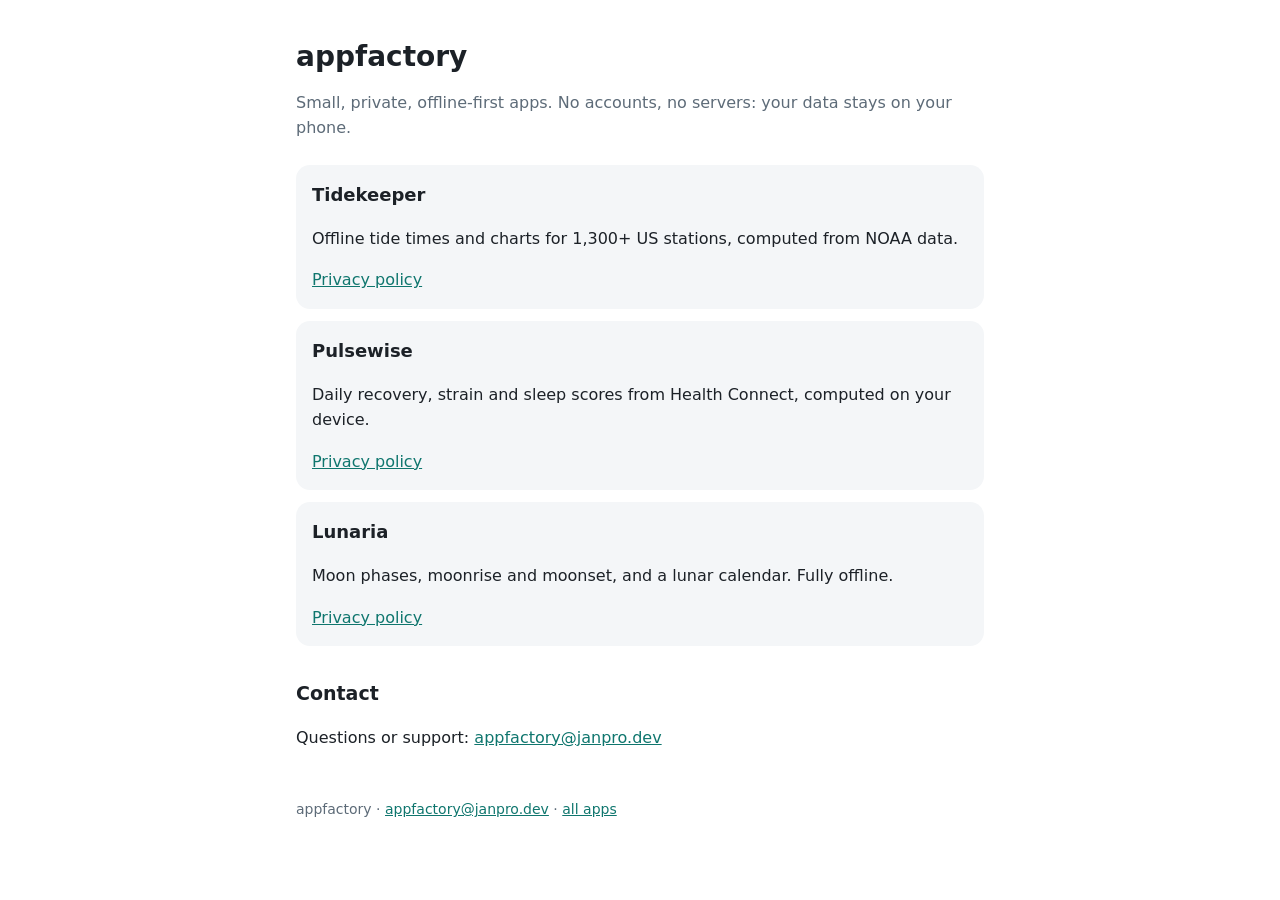
==== index.html @ 63b398aa "Public site with privacy policies for appfactory apps Co-Authored-By: Claude Opus 5.5 (1M context) <" ====
<!doctype html>
<html lang="en">
<head>
<meta charset="utf-8">
<meta name="viewport" content="width=device-width, initial-scale=1">
<title>appfactory</title>
<link rel="stylesheet" href="/style.css">
</head>
<body><main>
<h1>appfactory</h1>
<p class="muted">Small, private, offline-first apps. No accounts, no servers: your data stays on your phone.</p>
<div class="apps">
<div class="app"><h3>Tidekeeper</h3><p>Offline tide times and charts for 1,300+ US stations, computed from NOAA data.</p><a href="/tidekeeper/privacy/">Privacy policy</a></div>
<div class="app"><h3>Pulsewise</h3><p>Daily recovery, strain and sleep scores from Health Connect, computed on your device.</p><a href="/pulsewise/privacy/">Privacy policy</a></div>
<div class="app"><h3>Lunaria</h3><p>Moon phases, moonrise and moonset, and a lunar calendar. Fully offline.</p><a href="/lunaria/privacy/">Privacy policy</a></div>
</div>
<h2>Contact</h2><p>Questions or support: <a href="mailto:appfactory@janpro.dev">appfactory@janpro.dev</a></p>
<footer>appfactory · <a href="mailto:appfactory@janpro.dev">appfactory@janpro.dev</a> · <a href="/">all apps</a></footer>
</main></body>
</html>
---- style.css ----
:root{--bg:#fff;--fg:#1c2127;--muted:#5d6b78;--accent:#0f766e;--card:#f4f6f8}
@media (prefers-color-scheme:dark){:root{--bg:#0d1117;--fg:#e6edf3;--muted:#9aa7b3;--accent:#4fd1c5;--card:#161b22}}
*{box-sizing:border-box}body{margin:0;background:var(--bg);color:var(--fg);font:16px/1.6 system-ui,-apple-system,Segoe UI,Roboto,sans-serif}
main{max-width:720px;margin:0 auto;padding:40px 16px 64px}h1{font-size:28px;line-height:1.2;margin:0 0 4px}
h2{font-size:19px;margin:32px 0 8px}.muted{color:var(--muted)}a{color:var(--accent)}
.apps{display:grid;gap:12px;margin-top:24px}.app{background:var(--card);border-radius:14px;padding:16px}
.app h3{margin:0 0 4px;font-size:18px}footer{margin-top:48px;font-size:14px;color:var(--muted)}
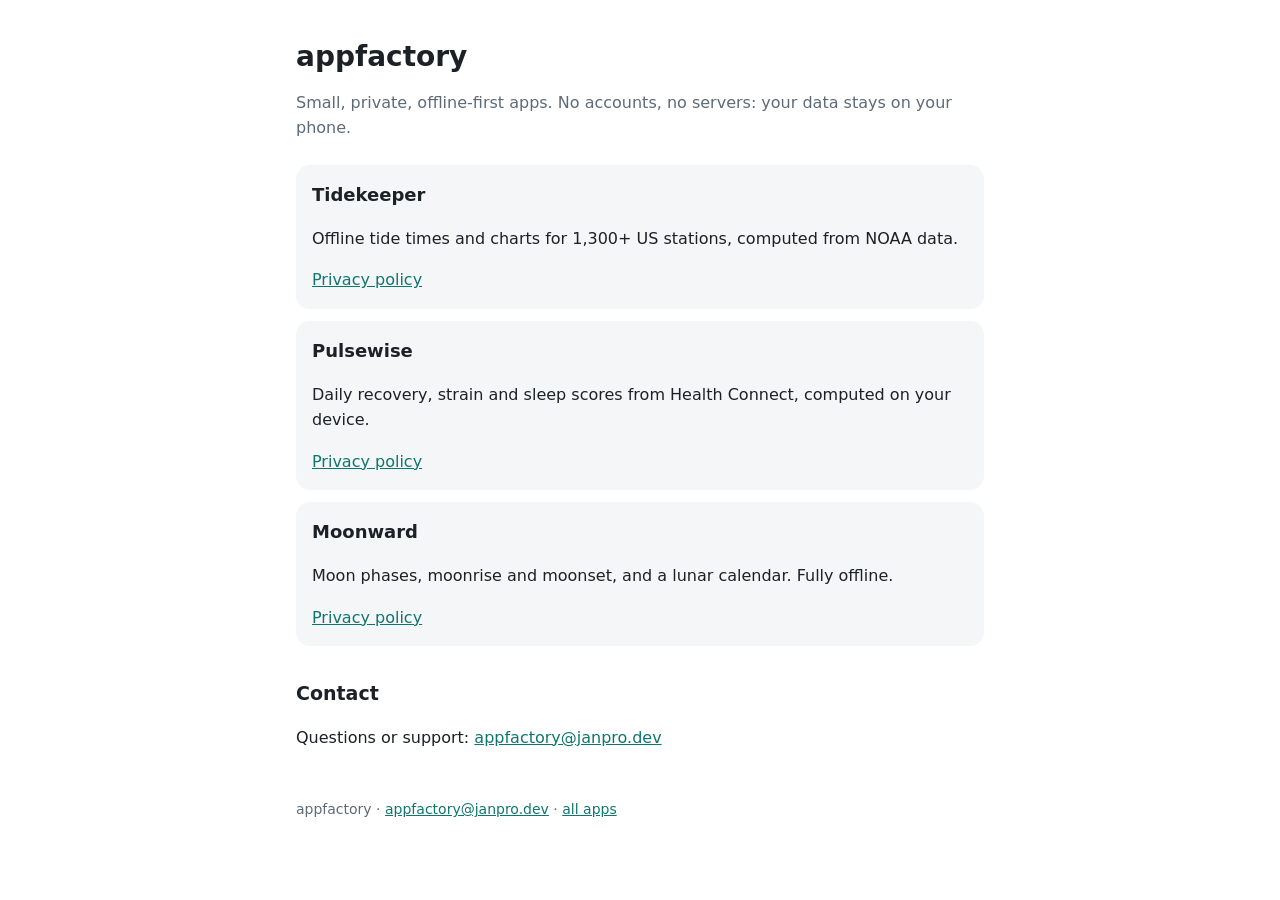
==== commit 586efd0c: "Rename Lunaria to Moonward Co-Authored-By: Claude Opus 5.5 (1M context) <noreply@anthropic.com>" ====
--- a/index.html
+++ b/index.html
@@ -12,7 +12,7 @@
 <div class="apps">
 <div class="app"><h3>Tidekeeper</h3><p>Offline tide times and charts for 1,300+ US stations, computed from NOAA data.</p><a href="/tidekeeper/privacy/">Privacy policy</a></div>
 <div class="app"><h3>Pulsewise</h3><p>Daily recovery, strain and sleep scores from Health Connect, computed on your device.</p><a href="/pulsewise/privacy/">Privacy policy</a></div>
-<div class="app"><h3>Lunaria</h3><p>Moon phases, moonrise and moonset, and a lunar calendar. Fully offline.</p><a href="/lunaria/privacy/">Privacy policy</a></div>
+<div class="app"><h3>Moonward</h3><p>Moon phases, moonrise and moonset, and a lunar calendar. Fully offline.</p><a href="/moonward/privacy/">Privacy policy</a></div>
 </div>
 <h2>Contact</h2><p>Questions or support: <a href="mailto:appfactory@janpro.dev">appfactory@janpro.dev</a></p>
 <footer>appfactory · <a href="mailto:appfactory@janpro.dev">appfactory@janpro.dev</a> · <a href="/">all apps</a></footer>
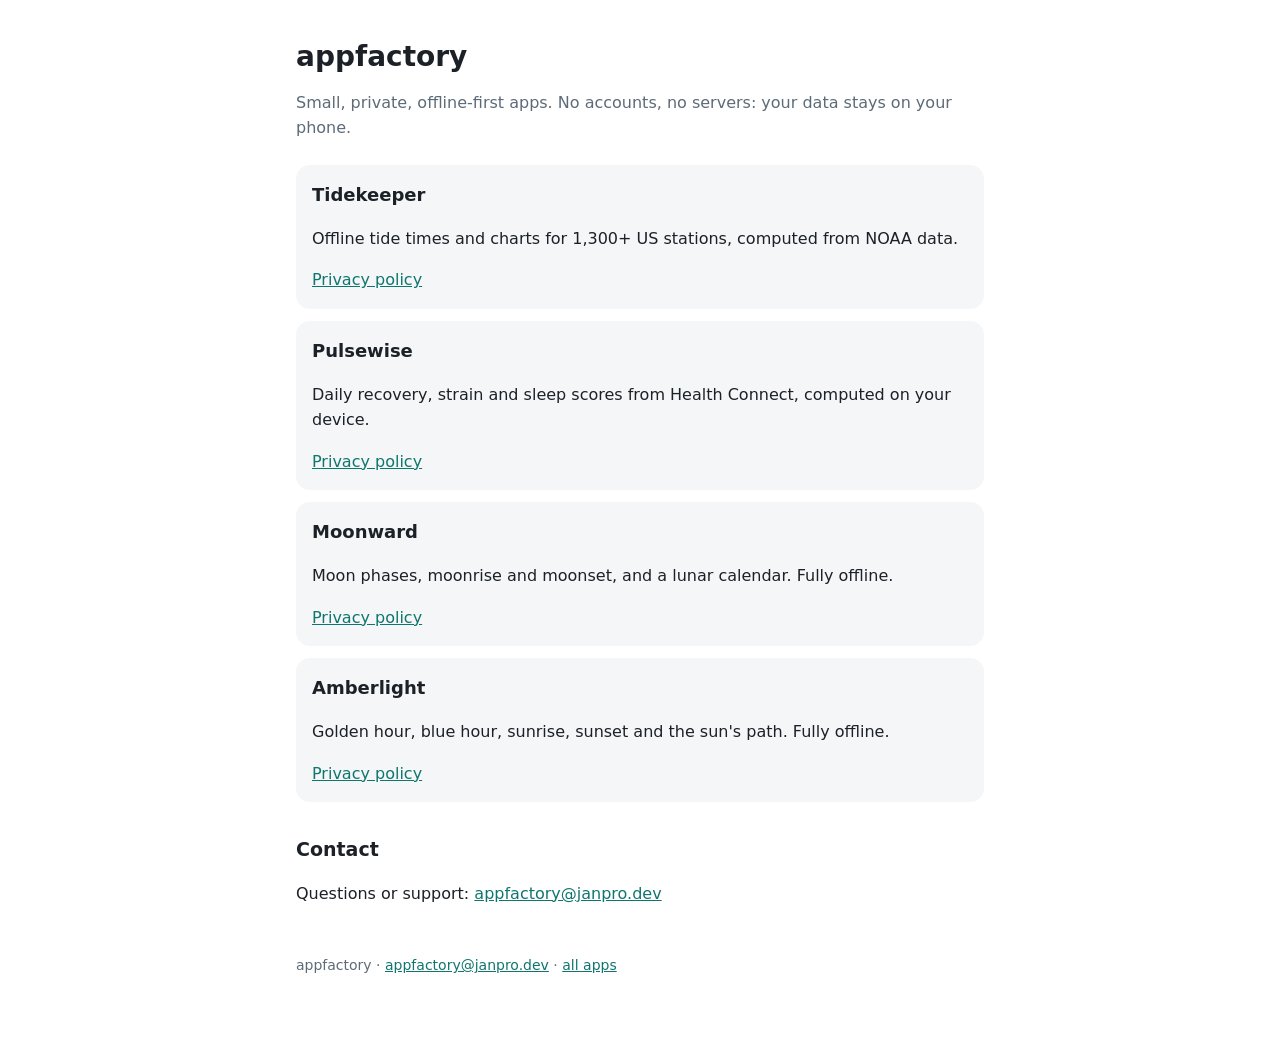
==== commit 49b40d43: "Amberlight privacy policy" ====
--- a/index.html
+++ b/index.html
@@ -13,6 +13,7 @@
 <div class="app"><h3>Tidekeeper</h3><p>Offline tide times and charts for 1,300+ US stations, computed from NOAA data.</p><a href="/tidekeeper/privacy/">Privacy policy</a></div>
 <div class="app"><h3>Pulsewise</h3><p>Daily recovery, strain and sleep scores from Health Connect, computed on your device.</p><a href="/pulsewise/privacy/">Privacy policy</a></div>
 <div class="app"><h3>Moonward</h3><p>Moon phases, moonrise and moonset, and a lunar calendar. Fully offline.</p><a href="/moonward/privacy/">Privacy policy</a></div>
+<div class="app"><h3>Amberlight</h3><p>Golden hour, blue hour, sunrise, sunset and the sun's path. Fully offline.</p><a href="/amberlight/privacy/">Privacy policy</a></div>
 </div>
 <h2>Contact</h2><p>Questions or support: <a href="mailto:appfactory@janpro.dev">appfactory@janpro.dev</a></p>
 <footer>appfactory · <a href="mailto:appfactory@janpro.dev">appfactory@janpro.dev</a> · <a href="/">all apps</a></footer>
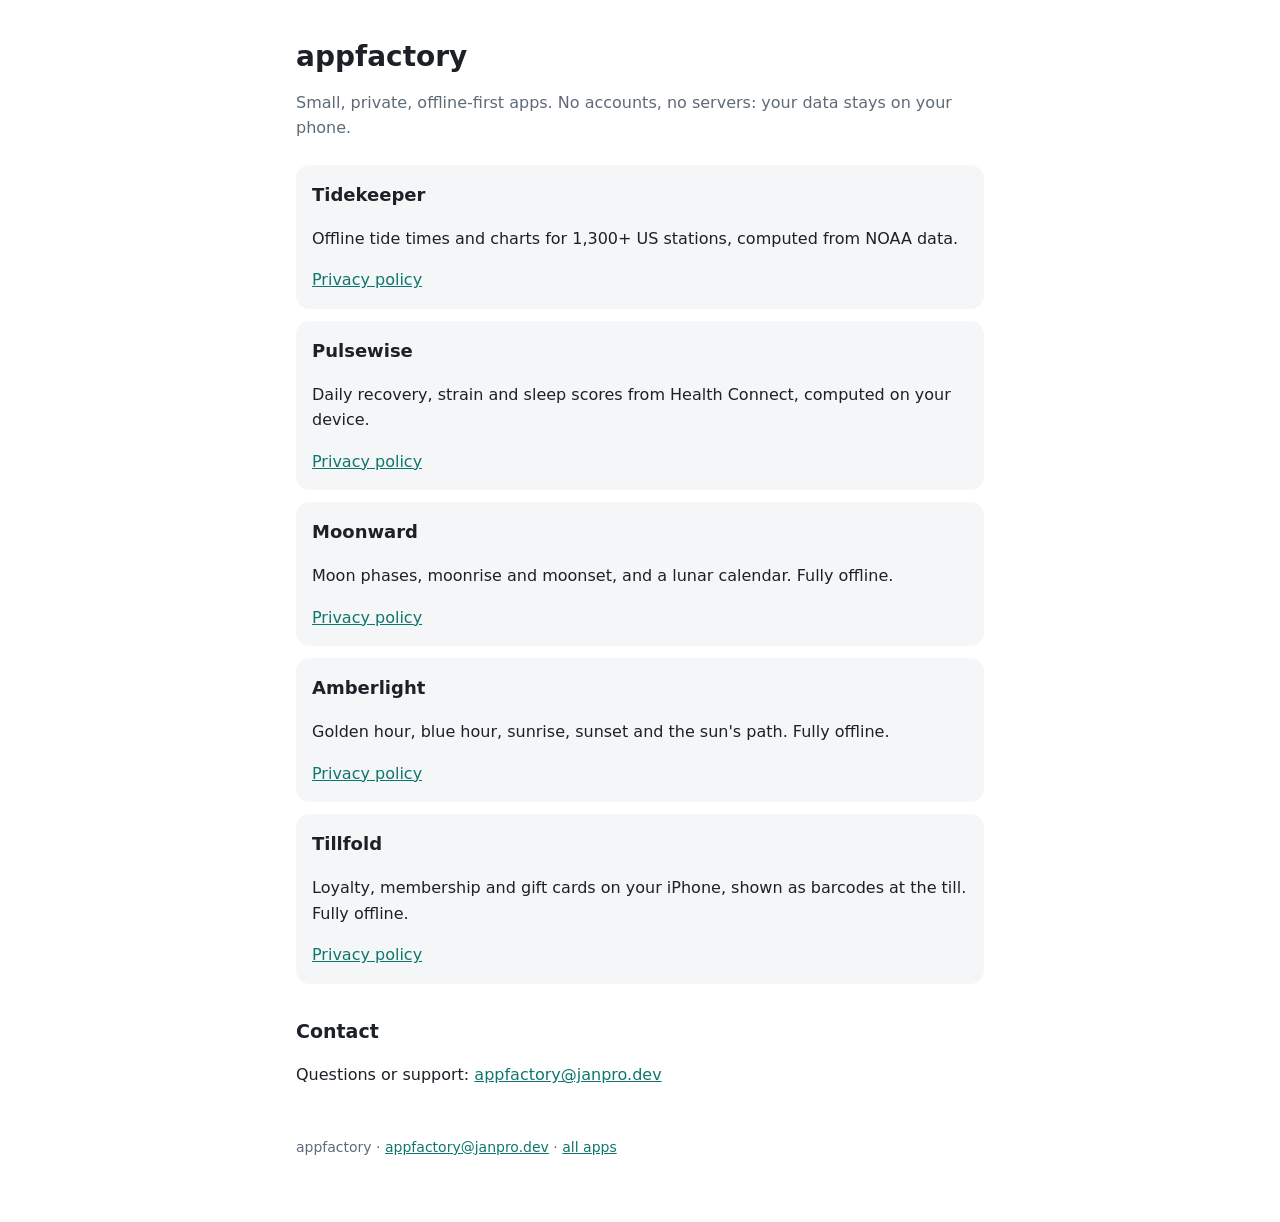
==== commit 15596613: "Tillfold privacy policy and landing page entry Co-Authored-By: Claude Opus 5.5 (1M context) <noreply" ====
--- a/index.html
+++ b/index.html
@@ -14,6 +14,7 @@
 <div class="app"><h3>Pulsewise</h3><p>Daily recovery, strain and sleep scores from Health Connect, computed on your device.</p><a href="/pulsewise/privacy/">Privacy policy</a></div>
 <div class="app"><h3>Moonward</h3><p>Moon phases, moonrise and moonset, and a lunar calendar. Fully offline.</p><a href="/moonward/privacy/">Privacy policy</a></div>
 <div class="app"><h3>Amberlight</h3><p>Golden hour, blue hour, sunrise, sunset and the sun's path. Fully offline.</p><a href="/amberlight/privacy/">Privacy policy</a></div>
+<div class="app"><h3>Tillfold</h3><p>Loyalty, membership and gift cards on your iPhone, shown as barcodes at the till. Fully offline.</p><a href="/tillfold/privacy/">Privacy policy</a></div>
 </div>
 <h2>Contact</h2><p>Questions or support: <a href="mailto:appfactory@janpro.dev">appfactory@janpro.dev</a></p>
 <footer>appfactory · <a href="mailto:appfactory@janpro.dev">appfactory@janpro.dev</a> · <a href="/">all apps</a></footer>
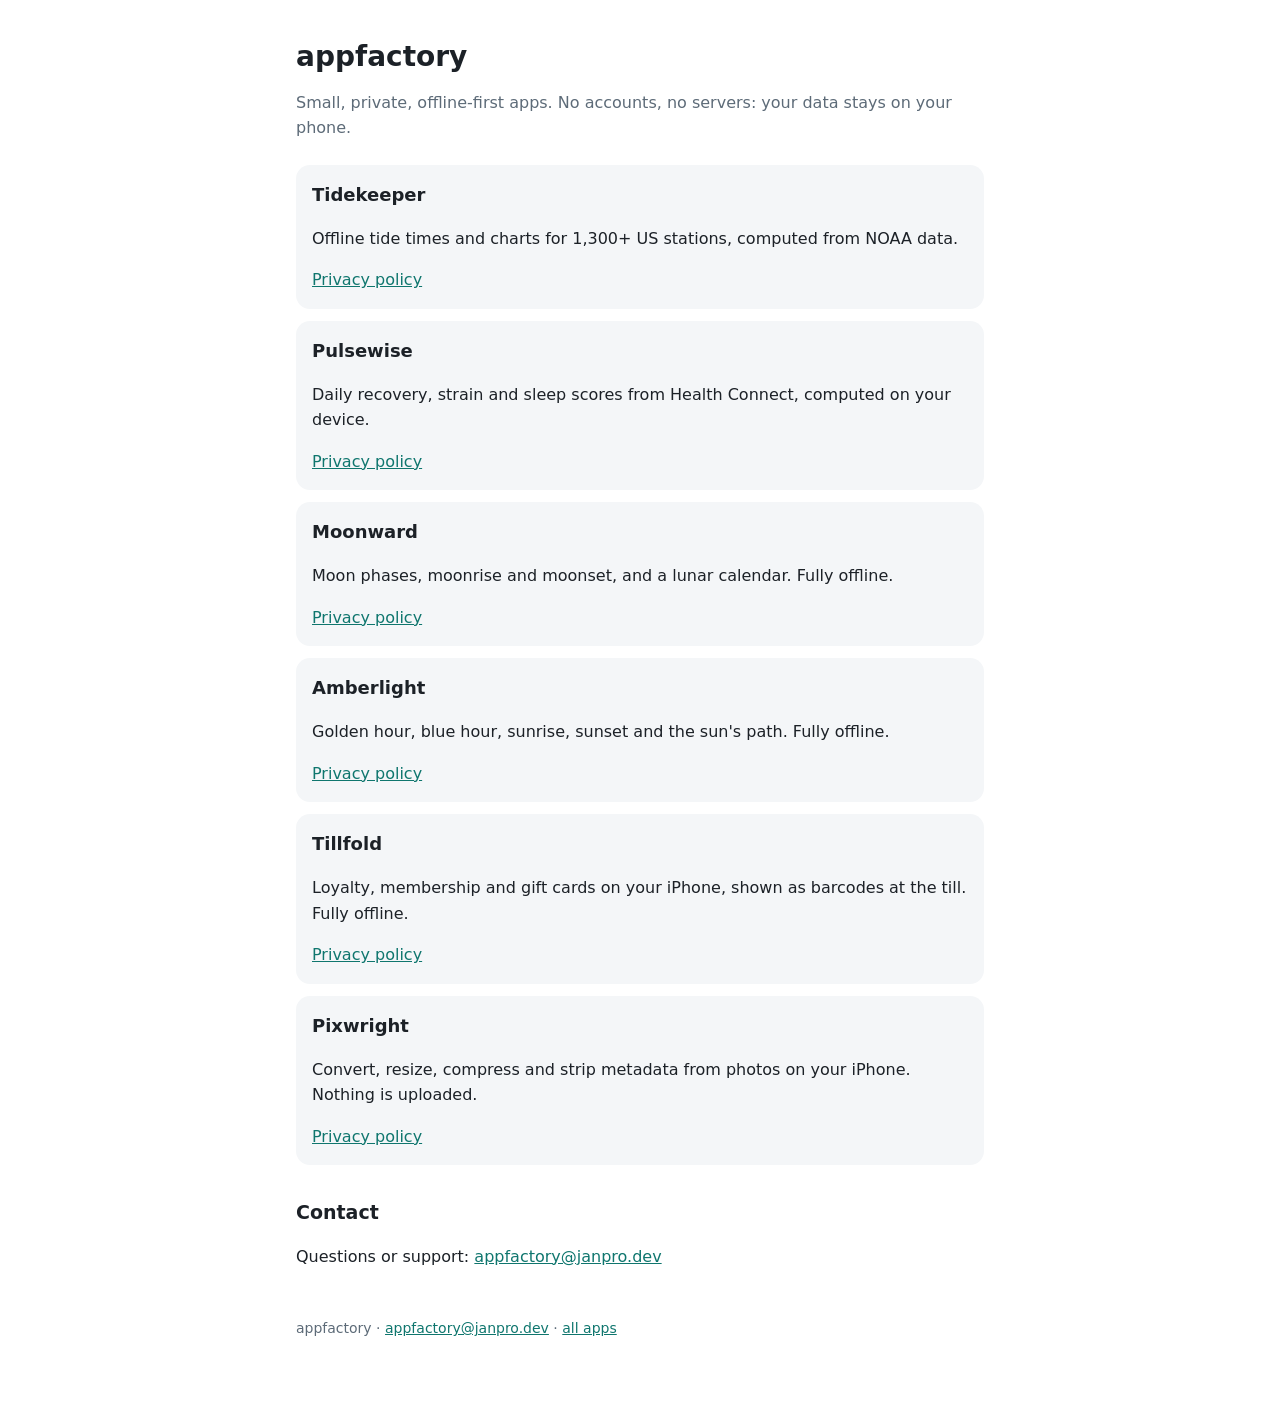
==== commit d32d0ae4: "Pixwright privacy policy and landing page entry No data collected; photos are processed on the devic" ====
--- a/index.html
+++ b/index.html
@@ -15,6 +15,7 @@
 <div class="app"><h3>Moonward</h3><p>Moon phases, moonrise and moonset, and a lunar calendar. Fully offline.</p><a href="/moonward/privacy/">Privacy policy</a></div>
 <div class="app"><h3>Amberlight</h3><p>Golden hour, blue hour, sunrise, sunset and the sun's path. Fully offline.</p><a href="/amberlight/privacy/">Privacy policy</a></div>
 <div class="app"><h3>Tillfold</h3><p>Loyalty, membership and gift cards on your iPhone, shown as barcodes at the till. Fully offline.</p><a href="/tillfold/privacy/">Privacy policy</a></div>
+<div class="app"><h3>Pixwright</h3><p>Convert, resize, compress and strip metadata from photos on your iPhone. Nothing is uploaded.</p><a href="/pixwright/privacy/">Privacy policy</a></div>
 </div>
 <h2>Contact</h2><p>Questions or support: <a href="mailto:appfactory@janpro.dev">appfactory@janpro.dev</a></p>
 <footer>appfactory · <a href="mailto:appfactory@janpro.dev">appfactory@janpro.dev</a> · <a href="/">all apps</a></footer>
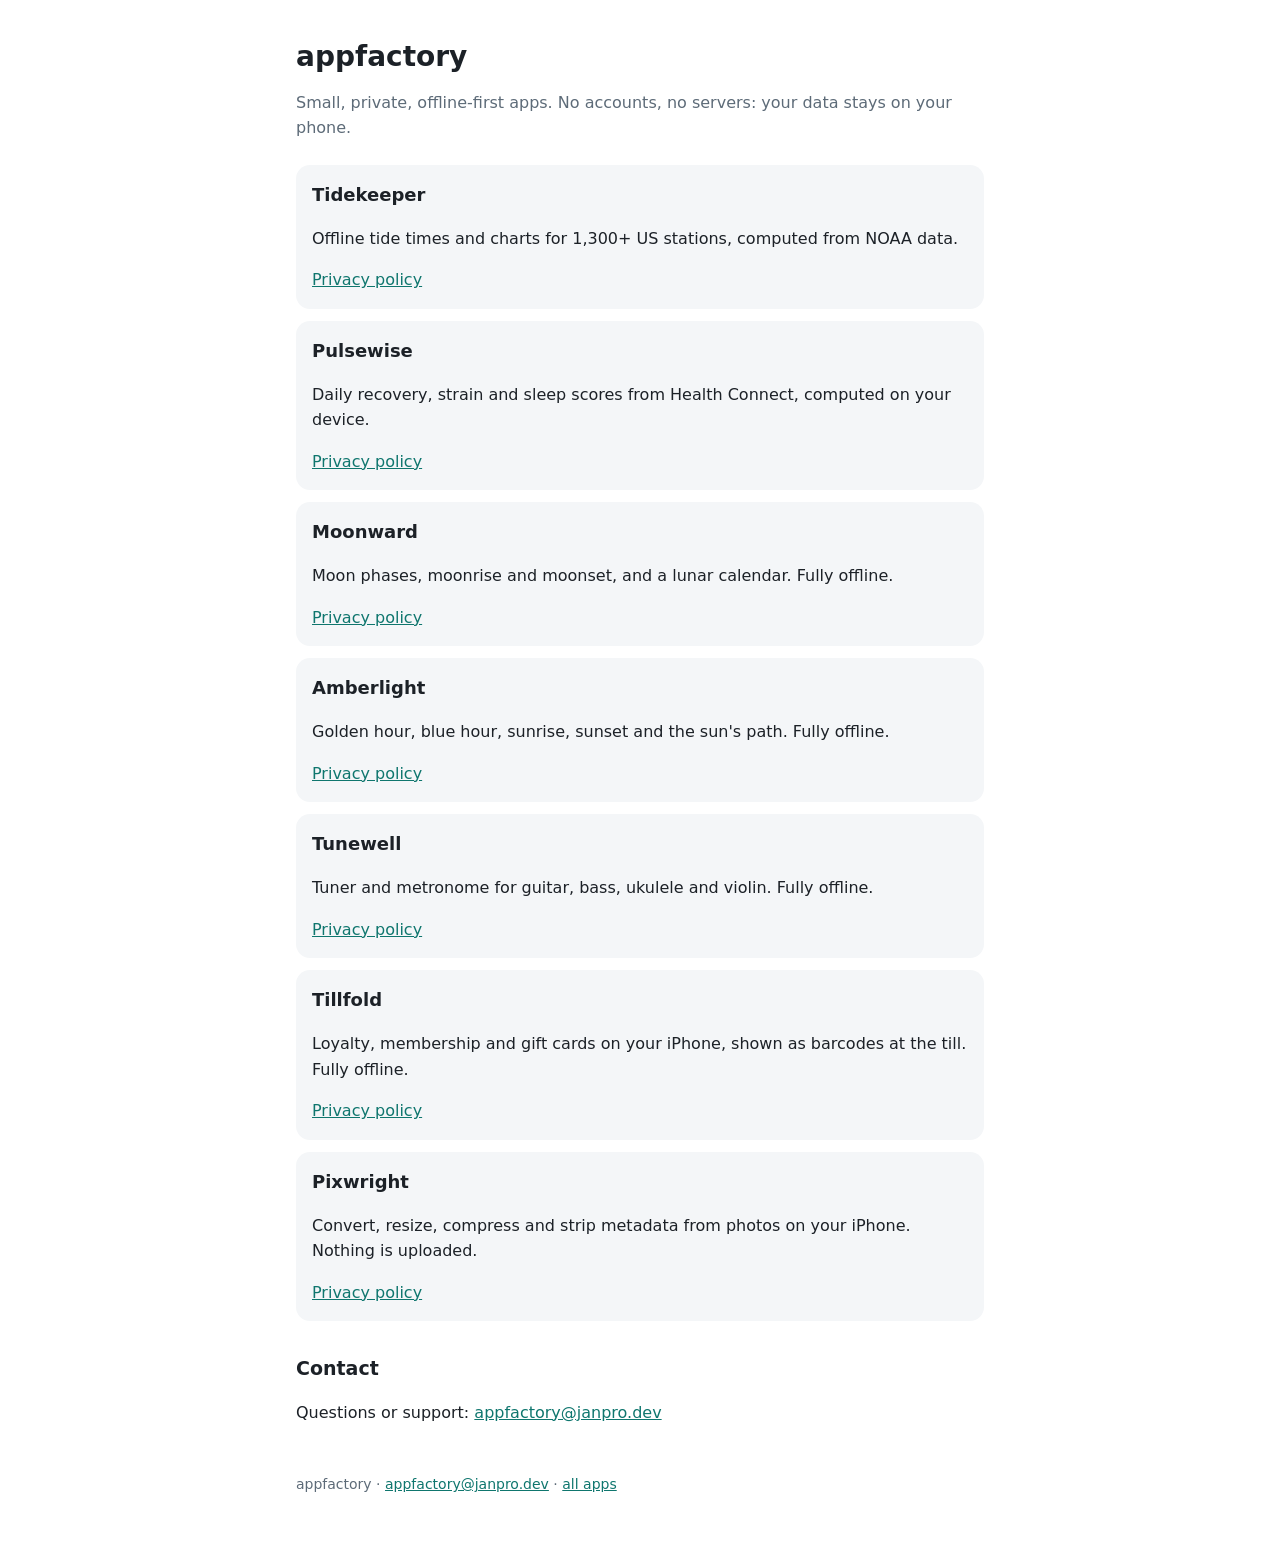
==== commit ea4fc11d: "Tunewell privacy policy" ====
--- a/index.html
+++ b/index.html
@@ -14,6 +14,7 @@
 <div class="app"><h3>Pulsewise</h3><p>Daily recovery, strain and sleep scores from Health Connect, computed on your device.</p><a href="/pulsewise/privacy/">Privacy policy</a></div>
 <div class="app"><h3>Moonward</h3><p>Moon phases, moonrise and moonset, and a lunar calendar. Fully offline.</p><a href="/moonward/privacy/">Privacy policy</a></div>
 <div class="app"><h3>Amberlight</h3><p>Golden hour, blue hour, sunrise, sunset and the sun's path. Fully offline.</p><a href="/amberlight/privacy/">Privacy policy</a></div>
+<div class="app"><h3>Tunewell</h3><p>Tuner and metronome for guitar, bass, ukulele and violin. Fully offline.</p><a href="/tunewell/privacy/">Privacy policy</a></div>
 <div class="app"><h3>Tillfold</h3><p>Loyalty, membership and gift cards on your iPhone, shown as barcodes at the till. Fully offline.</p><a href="/tillfold/privacy/">Privacy policy</a></div>
 <div class="app"><h3>Pixwright</h3><p>Convert, resize, compress and strip metadata from photos on your iPhone. Nothing is uploaded.</p><a href="/pixwright/privacy/">Privacy policy</a></div>
 </div>
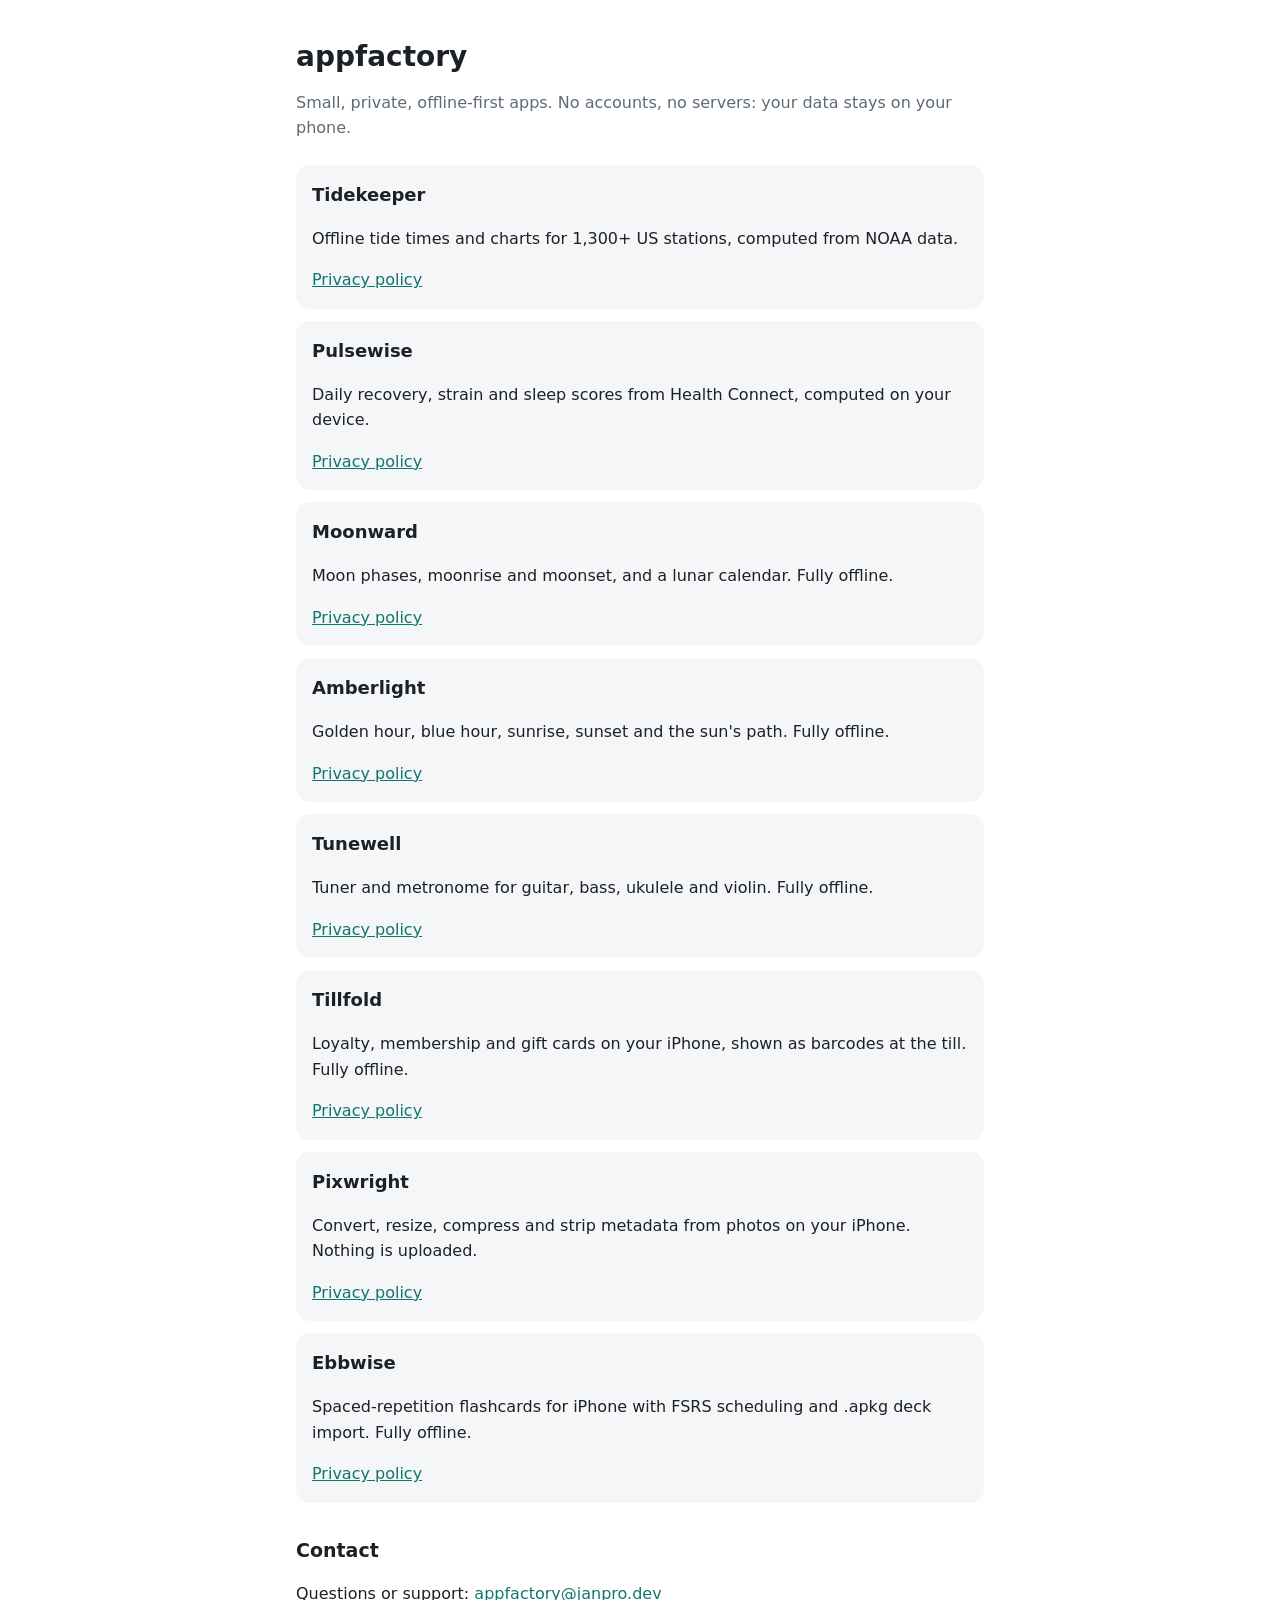
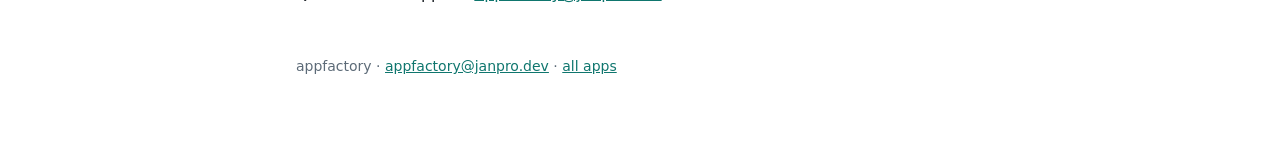
==== commit 0af91a75: "Ebbwise privacy policy and landing entry Co-Authored-By: Claude Opus 5.5 (1M context) <noreply@anthr" ====
--- a/index.html
+++ b/index.html
@@ -17,6 +17,7 @@
 <div class="app"><h3>Tunewell</h3><p>Tuner and metronome for guitar, bass, ukulele and violin. Fully offline.</p><a href="/tunewell/privacy/">Privacy policy</a></div>
 <div class="app"><h3>Tillfold</h3><p>Loyalty, membership and gift cards on your iPhone, shown as barcodes at the till. Fully offline.</p><a href="/tillfold/privacy/">Privacy policy</a></div>
 <div class="app"><h3>Pixwright</h3><p>Convert, resize, compress and strip metadata from photos on your iPhone. Nothing is uploaded.</p><a href="/pixwright/privacy/">Privacy policy</a></div>
+<div class="app"><h3>Ebbwise</h3><p>Spaced-repetition flashcards for iPhone with FSRS scheduling and .apkg deck import. Fully offline.</p><a href="/ebbwise/privacy/">Privacy policy</a></div>
 </div>
 <h2>Contact</h2><p>Questions or support: <a href="mailto:appfactory@janpro.dev">appfactory@janpro.dev</a></p>
 <footer>appfactory · <a href="mailto:appfactory@janpro.dev">appfactory@janpro.dev</a> · <a href="/">all apps</a></footer>
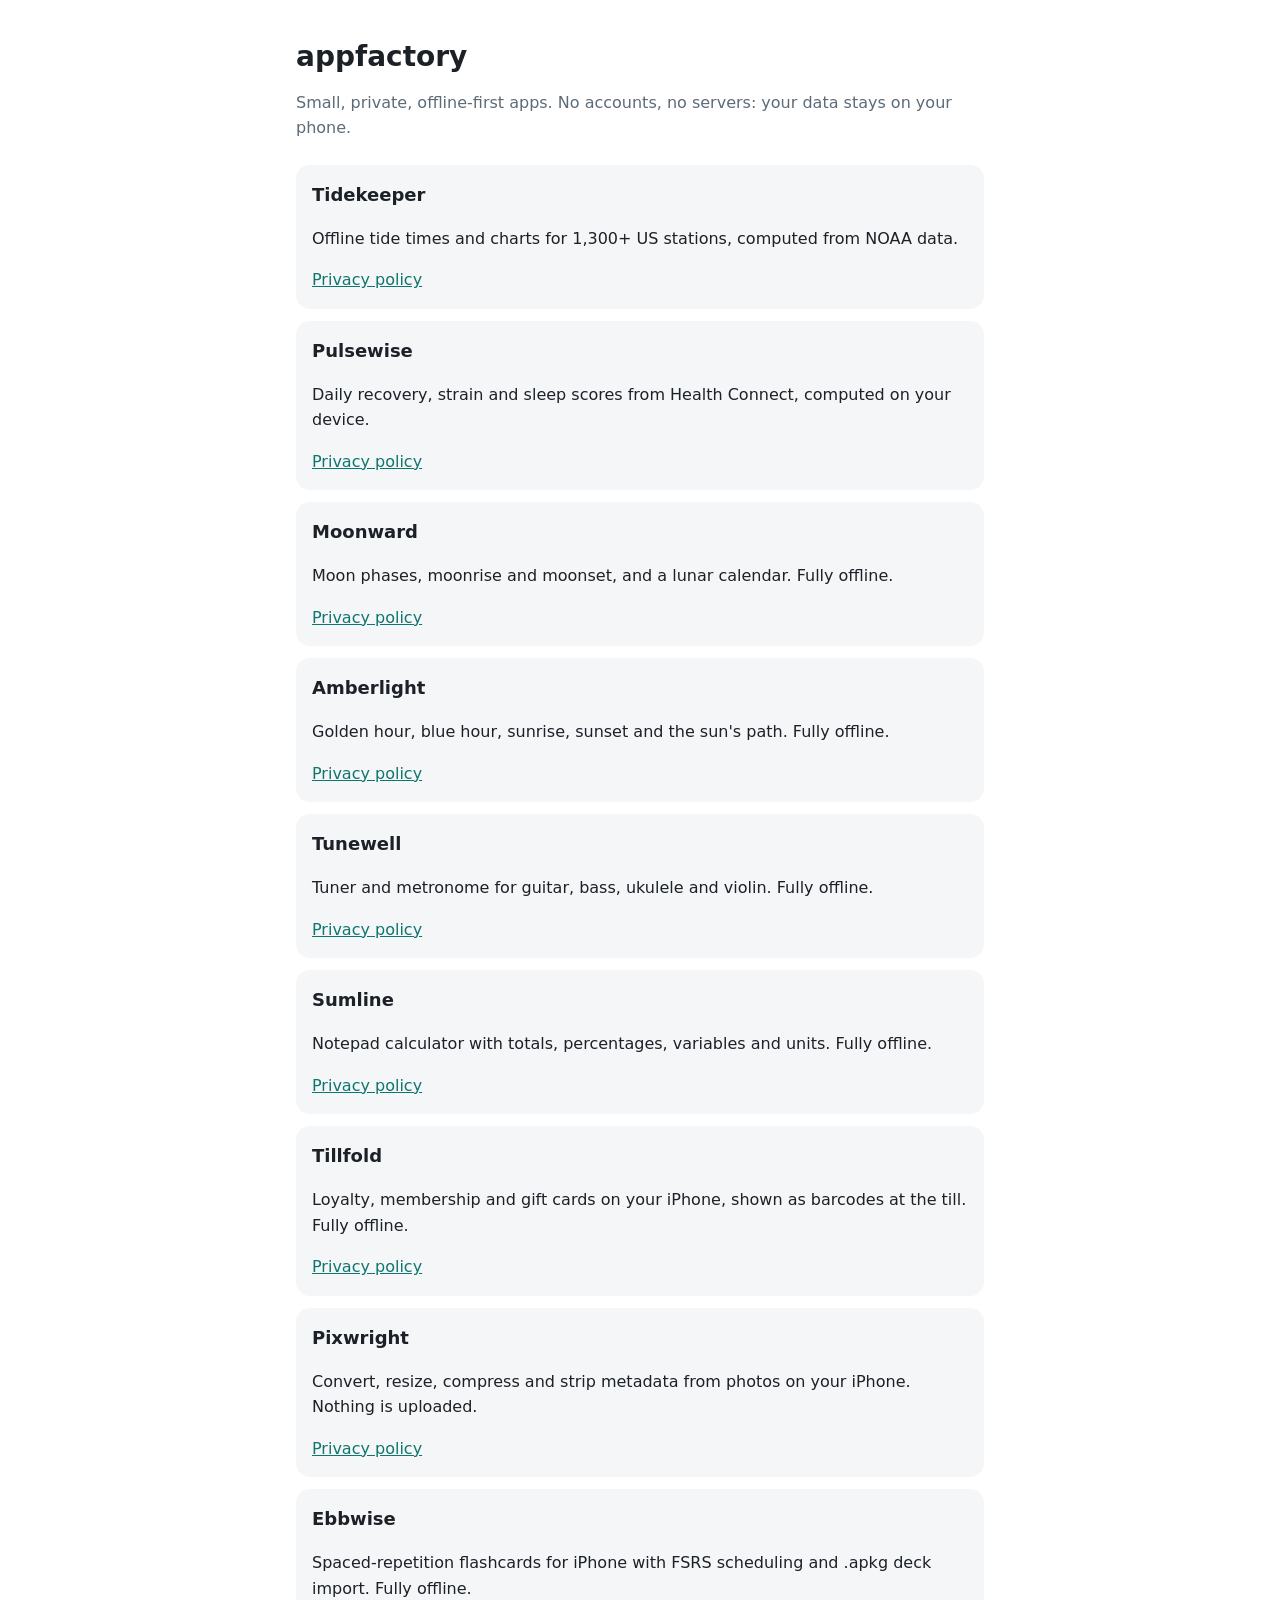
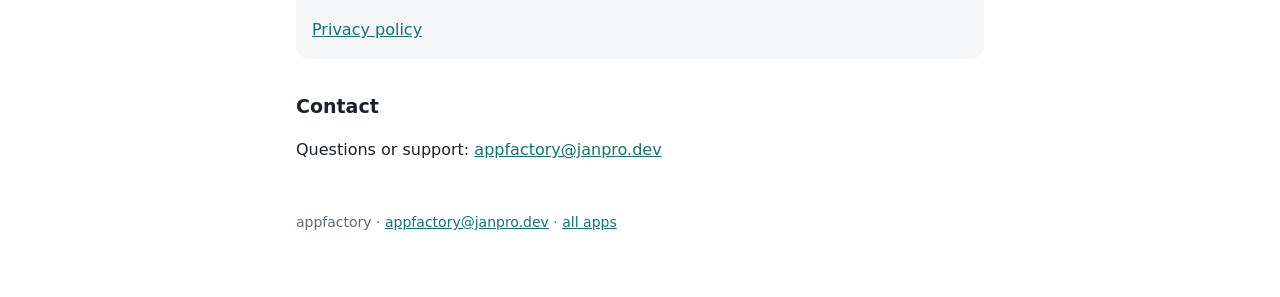
==== commit 85c788f7: "Sumline privacy policy" ====
--- a/index.html
+++ b/index.html
@@ -15,6 +15,7 @@
 <div class="app"><h3>Moonward</h3><p>Moon phases, moonrise and moonset, and a lunar calendar. Fully offline.</p><a href="/moonward/privacy/">Privacy policy</a></div>
 <div class="app"><h3>Amberlight</h3><p>Golden hour, blue hour, sunrise, sunset and the sun's path. Fully offline.</p><a href="/amberlight/privacy/">Privacy policy</a></div>
 <div class="app"><h3>Tunewell</h3><p>Tuner and metronome for guitar, bass, ukulele and violin. Fully offline.</p><a href="/tunewell/privacy/">Privacy policy</a></div>
+<div class="app"><h3>Sumline</h3><p>Notepad calculator with totals, percentages, variables and units. Fully offline.</p><a href="/sumline/privacy/">Privacy policy</a></div>
 <div class="app"><h3>Tillfold</h3><p>Loyalty, membership and gift cards on your iPhone, shown as barcodes at the till. Fully offline.</p><a href="/tillfold/privacy/">Privacy policy</a></div>
 <div class="app"><h3>Pixwright</h3><p>Convert, resize, compress and strip metadata from photos on your iPhone. Nothing is uploaded.</p><a href="/pixwright/privacy/">Privacy policy</a></div>
 <div class="app"><h3>Ebbwise</h3><p>Spaced-repetition flashcards for iPhone with FSRS scheduling and .apkg deck import. Fully offline.</p><a href="/ebbwise/privacy/">Privacy policy</a></div>
